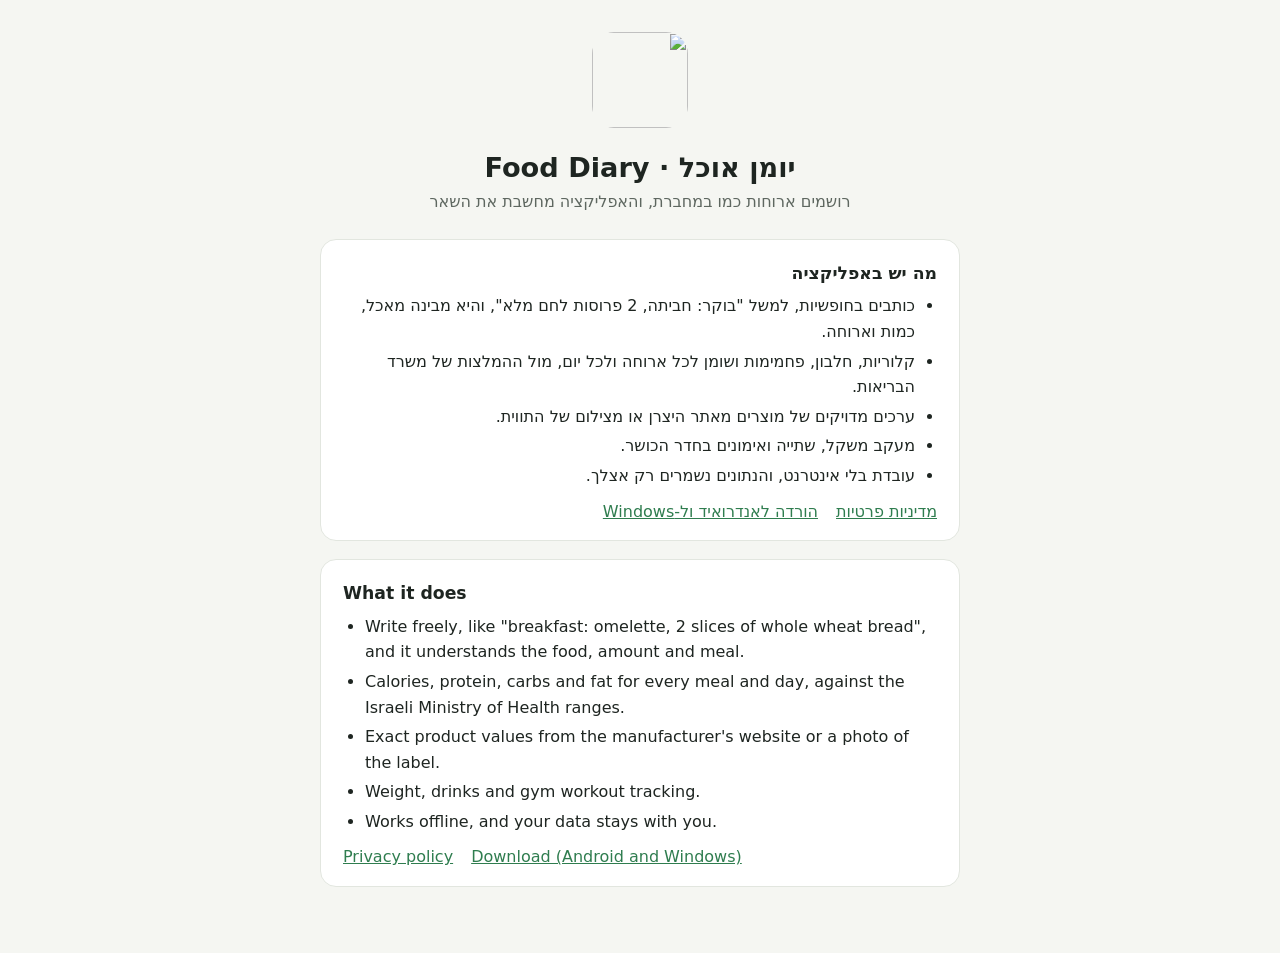
==== site/index.html @ ad4cd83f "Get ready for Google Play (1.28): API 36, AAB, privacy policy - compileSdk/targetSdk 36 (Google Play" ====
<!DOCTYPE html>
<html lang="he" dir="rtl">
<head>
<meta charset="utf-8">
<meta name="viewport" content="width=device-width, initial-scale=1">
<title>יומן אוכל · Food Diary</title>
<meta name="description" content="יומן אוכל: רושמים ארוחות כמו במחברת, ורואים קלוריות, חלבון, פחמימות ושומן. Food Diary: log meals the way you write them.">
<link rel="icon" href="icon.png">
<style>
  :root { color-scheme: light dark; --bg: #F5F6F2; --text: #1E2521; --muted: #5E6760; --card: #FFFFFF; --line: #E2E6DF; --accent: #2F7D4F; }
  @media (prefers-color-scheme: dark) { :root { --bg: #141816; --text: #E7ECE8; --muted: #9AA49D; --card: #1D2320; --line: #2C332F; --accent: #73C795; } }
  body { margin: 0; background: var(--bg); color: var(--text); font: 16px/1.6 system-ui, -apple-system, "Segoe UI", Roboto, Arial, sans-serif; }
  main { max-width: 640px; margin: 0 auto; padding: 32px 16px 48px; }
  header { text-align: center; }
  header img { width: 96px; height: 96px; border-radius: 22px; }
  h1 { font-size: 1.7rem; margin: 10px 0 0; }
  .sub { color: var(--muted); margin: 0 0 24px; }
  section { background: var(--card); border: 1px solid var(--line); border-radius: 16px; padding: 4px 22px 16px; margin-bottom: 18px; }
  h2 { font-size: 1.08rem; margin: 16px 0 4px; }
  ul { margin: 6px 0; padding-inline-start: 22px; }
  li { margin: 4px 0; }
  a { color: var(--accent); }
  .links { display: flex; flex-wrap: wrap; gap: 10px 18px; margin-top: 10px; }
</style>
</head>
<body>
<main>
  <header>
    <img src="icon.png" alt="">
    <h1>יומן אוכל · <span lang="en" dir="ltr">Food Diary</span></h1>
    <p class="sub">רושמים ארוחות כמו במחברת, והאפליקציה מחשבת את השאר</p>
  </header>

  <section lang="he" dir="rtl">
    <h2>מה יש באפליקציה</h2>
    <ul>
      <li>כותבים בחופשיות, למשל "בוקר: חביתה, 2 פרוסות לחם מלא", והיא מבינה מאכל, כמות וארוחה.</li>
      <li>קלוריות, חלבון, פחמימות ושומן לכל ארוחה ולכל יום, מול ההמלצות של משרד הבריאות.</li>
      <li>ערכים מדויקים של מוצרים מאתר היצרן או מצילום של התווית.</li>
      <li>מעקב משקל, שתייה ואימונים בחדר הכושר.</li>
      <li>עובדת בלי אינטרנט, והנתונים נשמרים רק אצלך.</li>
    </ul>
    <div class="links">
      <a href="privacy.html">מדיניות פרטיות</a>
      <a href="https://github.com/uriya256/FoodDiary/releases/latest">הורדה לאנדרואיד ול-Windows</a>
    </div>
  </section>

  <section lang="en" dir="ltr">
    <h2>What it does</h2>
    <ul>
      <li>Write freely, like "breakfast: omelette, 2 slices of whole wheat bread", and it understands the food, amount and meal.</li>
      <li>Calories, protein, carbs and fat for every meal and day, against the Israeli Ministry of Health ranges.</li>
      <li>Exact product values from the manufacturer's website or a photo of the label.</li>
      <li>Weight, drinks and gym workout tracking.</li>
      <li>Works offline, and your data stays with you.</li>
    </ul>
    <div class="links">
      <a href="privacy.html">Privacy policy</a>
      <a href="https://github.com/uriya256/FoodDiary/releases/latest">Download (Android and Windows)</a>
    </div>
  </section>
</main>
</body>
</html>
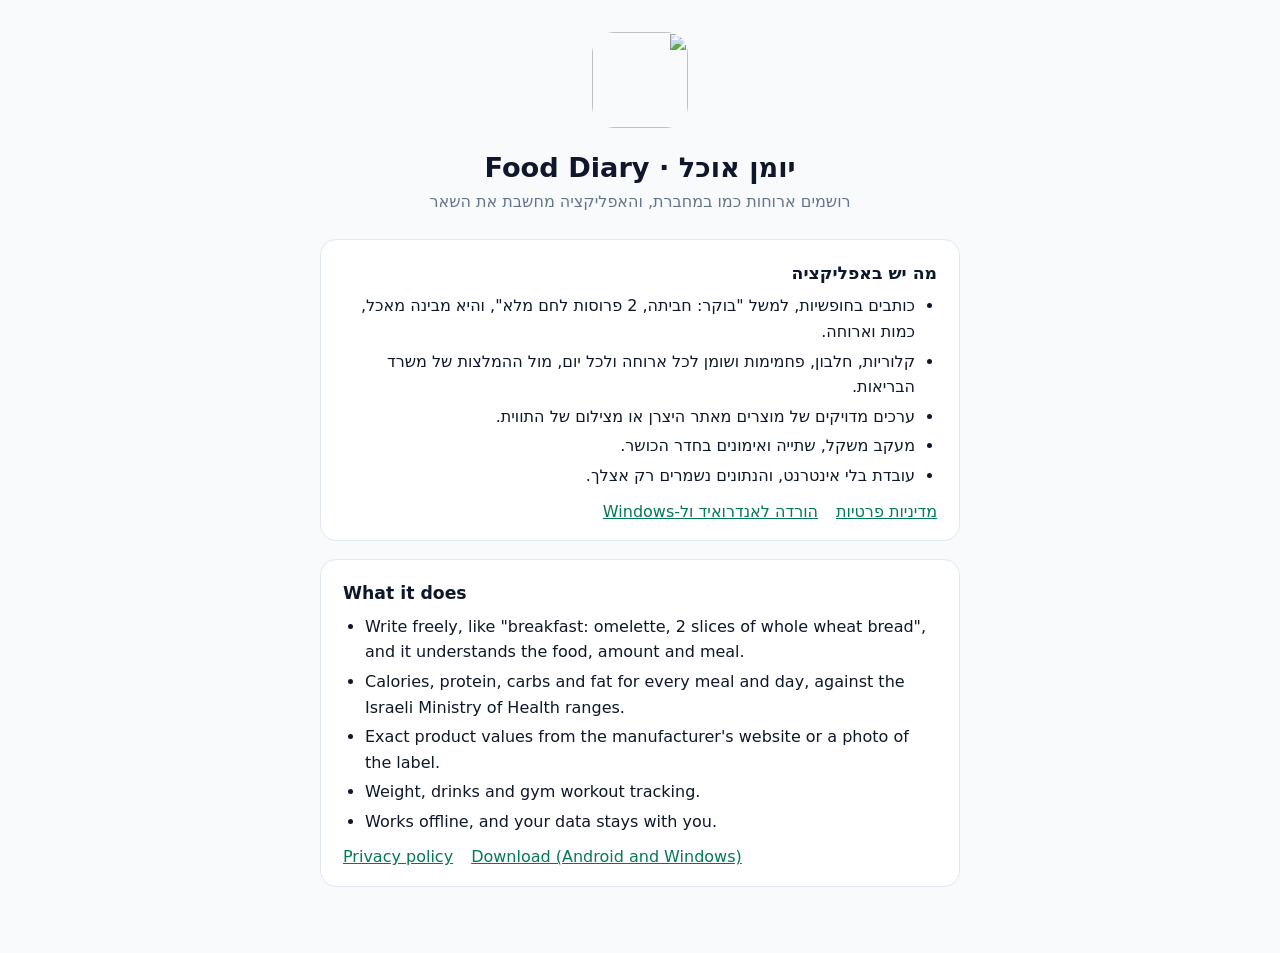
==== commit f7c0ca23: "Redesign: clean, modern look (1.29) Presentation only; calculations, data and actions are unchanged." ====
--- a/site/index.html
+++ b/site/index.html
@@ -7,8 +7,8 @@
 <meta name="description" content="יומן אוכל: רושמים ארוחות כמו במחברת, ורואים קלוריות, חלבון, פחמימות ושומן. Food Diary: log meals the way you write them.">
 <link rel="icon" href="icon.png">
 <style>
-  :root { color-scheme: light dark; --bg: #F5F6F2; --text: #1E2521; --muted: #5E6760; --card: #FFFFFF; --line: #E2E6DF; --accent: #2F7D4F; }
-  @media (prefers-color-scheme: dark) { :root { --bg: #141816; --text: #E7ECE8; --muted: #9AA49D; --card: #1D2320; --line: #2C332F; --accent: #73C795; } }
+  :root { color-scheme: light dark; --bg: #F8FAFC; --text: #0F172A; --muted: #64748B; --card: #FFFFFF; --line: #E2E8F0; --accent: #047857; }
+  @media (prefers-color-scheme: dark) { :root { --bg: #0F172A; --text: #F1F5F9; --muted: #94A3B8; --card: #1E293B; --line: #2B3A51; --accent: #6EE7B7; } }
   body { margin: 0; background: var(--bg); color: var(--text); font: 16px/1.6 system-ui, -apple-system, "Segoe UI", Roboto, Arial, sans-serif; }
   main { max-width: 640px; margin: 0 auto; padding: 32px 16px 48px; }
   header { text-align: center; }
